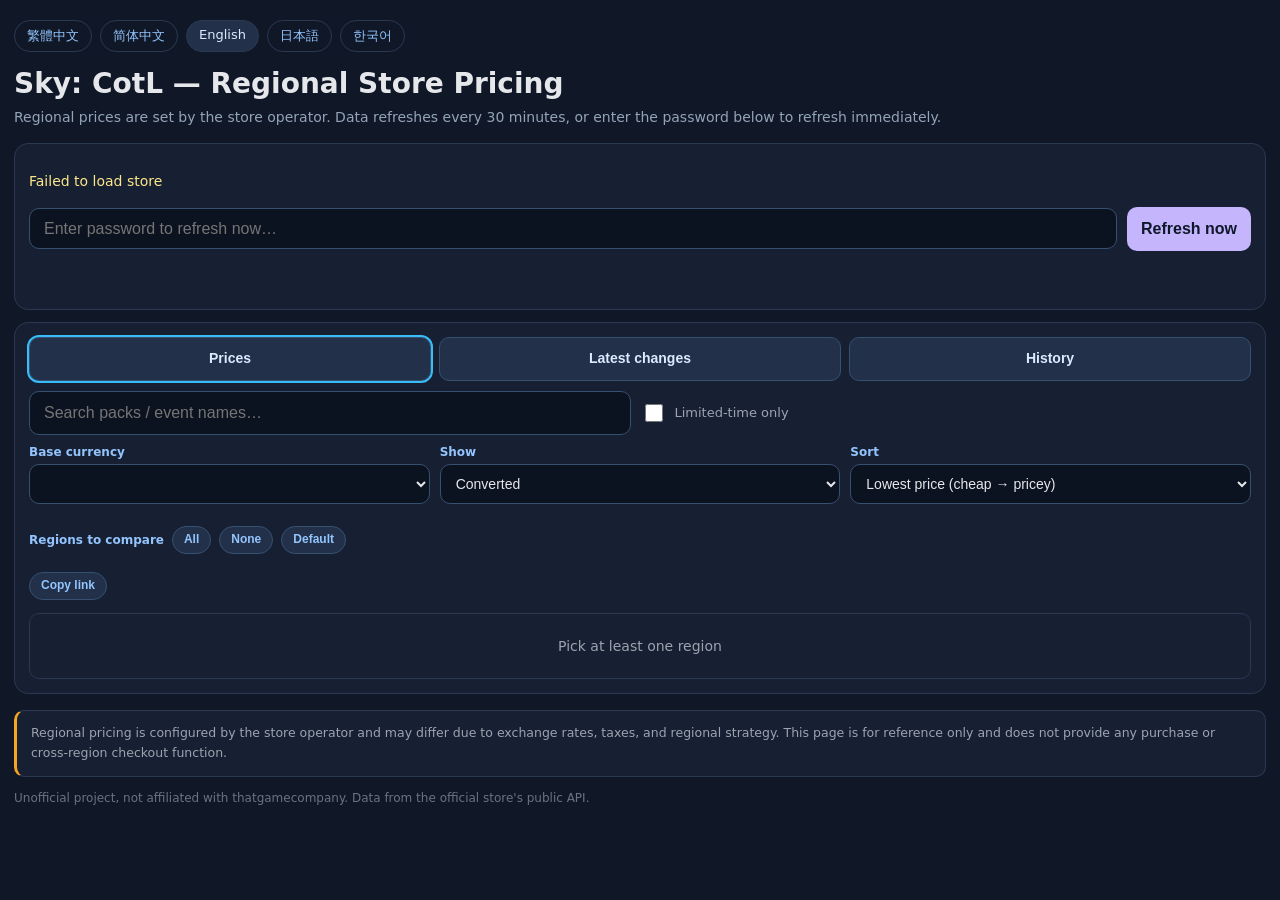
==== en/index.html @ 84fa3da1 "initial commit" ====
<!doctype html>
<html lang="en">
<head>
  <meta charset="utf-8">
  <meta name="viewport" content="width=device-width, initial-scale=1, viewport-fit=cover">
  <meta name="theme-color" content="#101827">
  <title>Sky: CotL — Regional Store Pricing</title>
  <meta name="description" content="Compare Sky: Children of the Light store prices across 37 regions, with currency conversion, price-per-candle, history charts. Unofficial.">
  <link rel="icon" href="../favicon.svg" type="image/svg+xml">
  <script>window.APP_LANG = "en";</script>
  <link rel="stylesheet" href="../assets/style.css">
</head>
<body>
<main>
  <nav class="lang-switch">
    <a href="../tw/">繁體中文</a>
    <a href="../cn/">简体中文</a>
    <a href="../en/" class="current">English</a>
    <a href="../ja/">日本語</a>
    <a href="../ko/">한국어</a>
  </nav>

  <h1 id="pageTitle"></h1>
  <div class="hint" id="hint"></div>

  <section class="card">
    <p id="fetchMeta" class="meta"></p>
    <p id="msg"></p>
    <div class="row refresh-row">
      <input type="password" id="refreshPassword" class="field-grow" autocomplete="off">
      <button type="button" id="refreshBtn" class="secondary"></button>
    </div>
    <p id="refreshStatus" class="meta"></p>
  </section>

  <section class="card">
    <div class="row tab-bar">
      <button id="tabPrice" class="active-tab" type="button"></button>
      <button id="tabDiff" type="button"></button>
      <button id="tabHistory" type="button"></button>
    </div>

    <div id="priceControls">
      <div class="row toolbar">
        <input id="searchQ" class="field-grow" autocomplete="off">
        <label class="meta chk-only-active">
          <input type="checkbox" id="onlyActive"> <span id="onlyActiveLabel"></span>
        </label>
      </div>

      <div class="control-grid">
        <label class="control-field">
          <span id="baseLabel"></span>
          <select id="baseCurrency"></select>
        </label>
        <label class="control-field">
          <span id="modeLabel"></span>
          <select id="displayMode">
            <option value="converted"></option>
            <option value="original"></option>
          </select>
        </label>
        <label class="control-field">
          <span id="sortLabel"></span>
          <select id="sortMode">
            <option value="cheapest"></option>
            <option value="priciest"></option>
            <option value="spread"></option>
            <option value="unit"></option>
            <option value="name"></option>
            <option value="group"></option>
          </select>
        </label>
      </div>

      <div id="groupChips" class="row chip-row"></div>

      <div class="region-head">
        <span id="regionsLabel"></span>
        <button type="button" id="regionAll" class="mini-btn"></button>
        <button type="button" id="regionNone" class="mini-btn"></button>
        <button type="button" id="regionDefault" class="mini-btn"></button>
      </div>
      <div id="regionChips" class="row chip-row"></div>

      <div class="row share-row">
        <button type="button" id="copyLinkBtn" class="mini-btn"></button>
      </div>
    </div>

    <p id="dataMeta" class="meta"></p>

    <div id="panelPrice">
      <div class="table-wrap" id="priceTableWrap"></div>
    </div>

    <div id="panelDiff" class="hidden">
      <div id="diffMeta" class="meta" style="margin-bottom:12px"></div>
      <div class="diff-grid">
        <div class="diff-block"><h3 id="diffAddedH"></h3><ul id="diffAdded" class="diff-list"></ul></div>
        <div class="diff-block"><h3 id="diffRemovedH"></h3><ul id="diffRemoved" class="diff-list"></ul></div>
        <div class="diff-block"><h3 id="diffChangedH"></h3><ul id="diffChanged" class="diff-list"></ul></div>
      </div>
    </div>

    <div id="panelHistory" class="hidden">
      <div id="historyWrap"></div>
    </div>
  </section>

  <p class="disclaimer" id="disclaimer"></p>
  <p class="site-footer" id="siteFooter"></p>
</main>

<div id="chartModal" class="chart-modal hidden" aria-hidden="true">
  <div class="chart-modal-panel">
    <div class="chart-modal-head">
      <h2 id="chartTitle"></h2>
      <select id="chartMode" class="chart-mode-select">
        <option value="converted"></option>
        <option value="local"></option>
      </select>
      <button type="button" id="chartClose" class="secondary"></button>
    </div>
    <div id="chartBody"></div>
  </div>
</div>

<script src="../assets/app.js"></script>
</body>
</html>
---- assets/style.css ----
/* Sky 商城定價對照 — 單一樣式表，無外部相依。 */

*, *::before, *::after { box-sizing: border-box; }

body {
  margin: 0;
  font-family: system-ui, -apple-system, "PingFang TC", "Microsoft JhengHei",
               "Noto Sans JP", "Noto Sans KR", sans-serif;
  background: #101827;
  color: #e5e7eb;
  padding: env(safe-area-inset-top) env(safe-area-inset-right) env(safe-area-inset-bottom) env(safe-area-inset-left);
}

main { max-width: 1360px; margin: 0 auto; padding: 20px 14px 40px; }
h1 { margin: 0 0 6px; font-size: clamp(21px, 5vw, 28px); line-height: 1.25; }
.hint { color: #93a4b8; margin-bottom: 14px; font-size: 14px; line-height: 1.55; }

.card { background: #172033; border: 1px solid #2a3852; border-radius: 14px; padding: 14px; margin: 12px 0; }
.row { display: flex; gap: 10px; flex-wrap: wrap; align-items: center; }
.field-grow { flex: 1 1 140px; min-width: 0; }

button, input[type="text"], input[type="password"], input:not([type]) {
  border-radius: 10px; border: 1px solid #36506f; background: #0b1220; color: #e5e7eb;
  padding: 10px 14px; font-size: 16px; line-height: 1.2;
}
button { cursor: pointer; background: #93c5fd; color: #0f172a; font-weight: 700; border: 0; min-height: 44px; }
button.secondary { background: #c4b5fd; }
button:disabled { opacity: .45; cursor: not-allowed; }

.tab-bar { display: grid; grid-template-columns: repeat(3, minmax(0, 1fr)); gap: 8px; margin-bottom: 4px; }
.tab-bar button { background: #22304a; color: #dbeafe; border: 1px solid #36506f; padding: 10px 8px; font-size: 14px; }
.tab-bar button.active-tab { outline: 2px solid #38bdf8; }
.toolbar { margin-top: 10px; align-items: stretch; }

.chk-only-active { display: flex; align-items: center; gap: 8px; flex: 1 1 auto; min-height: 44px; user-select: none; }
.chk-only-active input { width: 18px; height: 18px; flex: none; padding: 0; }

.chip-row { margin-top: 8px; gap: 8px; }
.chip {
  background: #0f172a; color: #93c4fd; border: 1px solid #36506f; border-radius: 999px;
  padding: 7px 13px; font-size: 13px; font-weight: 600; min-height: 34px;
}
.chip.active-chip { background: #38bdf8; color: #0f172a; border-color: #38bdf8; }
.chip-cur { opacity: .6; font-weight: 500; font-size: 11px; }

.refresh-row { margin-top: 10px; }
.share-row { margin-top: 10px; }
#refreshStatus { min-height: 18px; }
#msg { min-height: 22px; color: #fde68a; margin-top: 8px; font-size: 14px; line-height: 1.45; }
.meta { color: #9ca3af; font-size: 13px; line-height: 1.5; word-break: break-word; }
.hidden { display: none !important; }

.lang-switch { display: flex; gap: 8px; margin-bottom: 14px; flex-wrap: wrap; }
.lang-switch a {
  color: #93c4fd; text-decoration: none; font-size: 13px; padding: 6px 12px;
  border: 1px solid #2a3852; border-radius: 999px;
}
.lang-switch a.current { background: #22304a; color: #dbeafe; }

/* ---------------------------------------------------------------- 控制列 */

.control-grid { display: grid; grid-template-columns: repeat(auto-fit, minmax(160px, 1fr)); gap: 10px; margin-top: 10px; }
.control-field { display: flex; flex-direction: column; gap: 5px; min-width: 0; }
.control-field > span { color: #93c4fd; font-size: 12px; font-weight: 600; }
.control-field select {
  border-radius: 10px; border: 1px solid #36506f; background: #0b1220; color: #e5e7eb;
  padding: 9px 11px; font-size: 14px; min-height: 40px; width: 100%;
}
.control-field select:disabled { opacity: .45; }

.region-head { display: flex; align-items: center; gap: 8px; flex-wrap: wrap; margin-top: 14px; margin-bottom: 2px; }
.region-head > span { color: #93c4fd; font-size: 12px; font-weight: 600; }
.mini-btn {
  background: #22304a; color: #93c5fd; border: 1px solid #36506f;
  padding: 4px 11px; font-size: 12px; min-height: 28px; border-radius: 999px; font-weight: 600;
}

/* ---------------------------------------------------------------- 表格 */

.table-wrap {
  max-height: min(70vh, 760px); overflow: auto; margin-top: 12px;
  border: 1px solid #2a3852; border-radius: 10px; -webkit-overflow-scrolling: touch;
}
table { width: 100%; border-collapse: collapse; font-size: 13px; }
th, td { border-bottom: 1px solid #24324a; padding: 10px 12px; text-align: left; vertical-align: top; }
th { color: #93c4fd; position: sticky; top: 0; background: #172033; z-index: 1; white-space: nowrap; font-weight: 600; }
td.name-cell { word-break: break-word; min-width: 120px; }

.price-table th.col-item { min-width: 230px; }
.price-table td { vertical-align: middle; }

.item-line { display: flex; align-items: center; gap: 10px; min-width: 0; }
.item-img { width: 38px; height: 38px; flex: none; object-fit: contain; background: #0b1220; border-radius: 8px; }
.item-text { min-width: 0; }
.item-name { font-weight: 600; color: #e5e7eb; word-break: break-word; line-height: 1.35; }
.item-sub { display: flex; flex-wrap: wrap; gap: 5px 9px; align-items: baseline; color: #8b95ad; font-size: 11.5px; margin-top: 3px; }

.item-link {
  background: none; border: 0; padding: 0; margin: 0; min-height: 0;
  color: #e5e7eb; font: inherit; font-weight: 600; text-align: left; cursor: pointer;
  text-decoration: underline; text-decoration-color: #36506f; text-underline-offset: 3px;
}
.item-link:hover { color: #93c5fd; text-decoration-color: #93c5fd; }

.countdown { color: #fcd34d; font-variant-numeric: tabular-nums; white-space: nowrap; background: rgba(245,166,35,.12); border-radius: 6px; padding: 1px 6px; }
.life-tag { color: #c4b5fd; background: rgba(196,181,253,.12); border-radius: 6px; padding: 1px 6px; white-space: nowrap; }

.badge { color: #cbd5e1; background: #0b1220; border: 1px solid #2a3852; border-radius: 6px; padding: 1px 6px; white-space: nowrap; font-size: 11px; }
.badge-label  { color: #7dd3fc; border-color: #0369a1; background: rgba(3,105,161,.15); }
.badge-free   { color: #86efac; border-color: #14532d; background: rgba(20,83,45,.25); }
.badge-warn   { color: #fca5a5; border-color: #7f1d1d; background: rgba(127,29,29,.22); }
.badge-switch { color: #fdba74; border-color: #7c2d12; background: rgba(124,45,18,.22); cursor: help; }

.price-cell { font-variant-numeric: tabular-nums; white-space: nowrap; }
.price-main { color: #e5e7eb; }
.price-sub { color: #8b95ad; font-size: 11px; margin-top: 2px; }
.price-cell.dash { color: #6b7280; }

.price-cell.cheapest { background: rgba(20,83,45,.35); }
.price-cell.cheapest .price-main { color: #86efac; font-weight: 700; }
.price-cell.priciest { background: rgba(127,29,29,.28); }
.price-cell.priciest .price-main { color: #fca5a5; font-weight: 600; }
/* 買不到的地區：價格照顯示但壓暗，也不參與最低／最高標記 */
.price-cell.blocked { opacity: .42; }
.price-cell.blocked .price-main { text-decoration: line-through; }

.price-cell.summary { color: #93c4fd; }
.price-cell.spread { font-weight: 700; }
.price-cell.unit .price-main { color: #fcd34d; font-weight: 700; }
.price-cell.unit .price-sub { color: #8b95ad; }
/* 每燭是摘要欄不是地區欄，畫條線跟右邊的各地區價格切開 */
.price-table th.unit-col, .price-table td.price-cell.unit { border-right: 1px solid #36506f; }

.empty-table { padding: 24px 16px; text-align: center; color: #9ca3af; font-size: 14px; }

/* ---------------------------------------------------------------- 變更 / 歷史 */

.diff-grid { display: grid; grid-template-columns: repeat(auto-fit, minmax(260px, 1fr)); gap: 12px; }
.diff-block { background: #0f172a; border: 1px solid #2a3852; border-radius: 12px; padding: 12px; min-width: 0; }
.diff-block h3 { margin: 0 0 10px; font-size: 15px; color: #93c4fd; }
.diff-list { margin: 0; padding-left: 0; list-style: none; max-height: min(46vh, 400px); overflow: auto; -webkit-overflow-scrolling: touch; }
.diff-list li { margin: 0 0 8px; padding: 8px 10px; background: #172033; border-radius: 8px; word-break: break-word; font-size: 13px; }
.diff-list li.empty { padding: 0; background: none; color: #9ca3af; }

.diff-line { display: flex; align-items: center; gap: 9px; min-width: 0; }
.diff-img { width: 30px; height: 30px; flex: none; object-fit: contain; background: #0b1220; border-radius: 6px; }
.diff-text { min-width: 0; }
.diff-name { font-weight: 600; color: #e5e7eb; }
.diff-suffix { color: #8b95ad; font-weight: 400; font-size: 12px; }
.diff-time { color: #9ca3af; font-size: 12px; margin-top: 2px; }
.diff-changes { display: flex; flex-direction: column; gap: 3px; margin-top: 6px; }
.chg { font-size: 12px; color: #cbd5e1; font-variant-numeric: tabular-nums; background: #0b1220; border-radius: 6px; padding: 3px 7px; }
.chg.up { color: #fca5a5; }
.chg.down { color: #86efac; }

.history-item { background: #0f172a; border: 1px solid #2a3852; border-radius: 12px; padding: 10px 12px; margin-bottom: 10px; }
.history-item > summary { cursor: pointer; display: flex; gap: 10px; align-items: baseline; flex-wrap: wrap; list-style: none; }
.history-item > summary::-webkit-details-marker { display: none; }
.history-item > summary::before { content: "\25B8"; color: #93c4fd; flex: none; }
.history-item[open] > summary::before { content: "\25BE"; }
.history-time { color: #e5e7eb; font-weight: 600; font-size: 13px; font-variant-numeric: tabular-nums; }
.history-sum { color: #8b95ad; font-size: 12px; }
.history-body { display: grid; grid-template-columns: repeat(auto-fit, minmax(240px, 1fr)); gap: 10px; margin-top: 12px; }

/* ---------------------------------------------------------------- 商品明細 */

.chart-modal {
  position: fixed; inset: 0; background: rgba(2,6,23,.92); z-index: 1000;
  display: flex; align-items: center; justify-content: center;
  padding: max(12px, env(safe-area-inset-top)) max(12px, env(safe-area-inset-right))
           max(12px, env(safe-area-inset-bottom)) max(12px, env(safe-area-inset-left));
}
.chart-modal.hidden { display: none; }
.chart-modal-panel {
  width: min(880px, 100%); max-height: 100%; overflow: auto;
  background: #172033; border: 1px solid #2a3852; border-radius: 14px;
  padding: 14px; box-shadow: 0 20px 50px rgba(0,0,0,.45);
}
.chart-modal-head { display: flex; align-items: flex-start; justify-content: space-between; gap: 10px; margin-bottom: 12px; flex-wrap: wrap; }
.chart-modal-head h2 { margin: 0; font-size: clamp(15px, 4vw, 18px); color: #e5e7eb; word-break: break-word; flex: 1 1 160px; }
.chart-mode-select {
  padding: 6px 10px; border-radius: 8px; background: #22304a; color: #dbeafe;
  border: 1px solid #36506f; font-size: 13px; min-height: 36px; cursor: pointer;
}

.detail-head { margin-bottom: 14px; }
.item-preview { display: block; width: 100%; max-height: 240px; object-fit: contain; background: #0b1220; border: 1px solid #2a3852; border-radius: 10px; }
.item-preview-static { max-height: 120px; padding: 10px; }
/* API 的說明裡有 \n，要保留換行 */
.item-desc { margin: 10px 0 0; color: #cbd5e1; font-size: 13px; line-height: 1.65; white-space: pre-line; }
.detail-badges { margin-top: 8px; }

/* ---------------------------------------------------------------- 走勢圖 */

.price-chart { width: 100%; height: auto; display: block; }
.price-chart .grid { stroke: #24324a; stroke-width: 1; }
.price-chart .axis { fill: #8b95ad; font-size: 10px; font-family: inherit; }
.price-chart .line { fill: none; stroke-width: 2; stroke-linejoin: round; stroke-linecap: round; }

.chart-legend { display: flex; flex-wrap: wrap; gap: 6px 14px; margin-top: 8px; }
.legend-item { display: inline-flex; align-items: center; gap: 6px; font-size: 12px; color: #cbd5e1; }
.legend-item i { width: 11px; height: 3px; border-radius: 2px; display: inline-block; }

/* 資料點清單：SVG 的 hover tooltip 手機看不到，所以另外列一份 */
.point-details { margin-top: 14px; }
.point-details > summary { cursor: pointer; color: #93c4fd; font-size: 13px; font-weight: 600; padding: 6px 0; }
.pt-grid { display: grid; grid-template-columns: repeat(auto-fit, minmax(230px, 1fr)); gap: 12px; margin-top: 8px; }
.pt-block { background: #0f172a; border: 1px solid #2a3852; border-radius: 10px; padding: 10px; min-width: 0; }
.pt-block h4 { margin: 0 0 8px; font-size: 13px; color: #cbd5e1; display: flex; align-items: center; gap: 7px; }
.pt-block h4 i { width: 11px; height: 3px; border-radius: 2px; display: inline-block; flex: none; }
.pt-table { font-size: 12px; }
.pt-table th, .pt-table td { padding: 5px 6px; border-bottom: 1px solid #1e293b; }
.pt-table th { position: static; background: none; font-size: 11px; }
.pt-table td.num { text-align: right; font-variant-numeric: tabular-nums; white-space: nowrap; }
.pt-date { color: #8b95ad; font-variant-numeric: tabular-nums; }

.split-head { margin: 18px 0 8px; font-size: 14px; color: #93c4fd; }
.split-wrap { max-height: none; margin-top: 0; }
.split-table { font-size: 12.5px; }
.split-table th { font-size: 11.5px; }
.split-table td { vertical-align: top; }
.split-table td.num { text-align: right; font-variant-numeric: tabular-nums; white-space: nowrap; }
.split-table td.num.strong { font-weight: 700; }
.split-table td.up { color: #fca5a5; }
.split-table td.down { color: #86efac; }
.split-period, .split-sub { color: #8b95ad; font-size: 11px; margin-top: 2px; font-weight: 400; }
.chart-hint { margin-top: 10px; }

/* ---------------------------------------------------------------- 頁尾 */

.disclaimer {
  margin: 16px 0 0; padding: 12px 14px;
  background: #172033; border: 1px solid #2a3852; border-left: 3px solid #f5a623;
  border-radius: 10px; color: #9ca3af; font-size: 12.5px; line-height: 1.65;
}
.site-footer { margin-top: 12px; color: #6b7280; font-size: 12px; line-height: 1.6; }

/* ---------------------------------------------------------------- 手機 */

@media (max-width: 720px) {
  main { padding: 14px 10px 32px; }
  .card { padding: 12px; border-radius: 12px; }
  .control-grid { grid-template-columns: 1fr 1fr; }
  .toolbar { flex-direction: row; flex-wrap: nowrap; align-items: center; gap: 8px; margin-top: 8px; }
  .toolbar #searchQ { flex: 1 1 auto; min-width: 0; padding: 7px 11px; font-size: 15px; min-height: 36px; }
  .chk-only-active { flex: 0 0 auto; min-height: 36px; font-size: 12px; gap: 6px; white-space: nowrap; }

  .table-wrap { max-height: none; border: 0; border-radius: 0; margin-top: 8px; overflow: visible; }
  table.responsive-table { display: block; }
  table.responsive-table thead { display: none; }
  table.responsive-table tbody { display: block; }
  table.responsive-table tr { display: block; background: #0f172a; border: 1px solid #2a3852; border-radius: 12px; padding: 4px 0; margin-bottom: 10px; }
  table.responsive-table tr:last-child { margin-bottom: 0; }
  table.responsive-table td {
    display: flex; align-items: center; justify-content: space-between;
    gap: 12px; padding: 8px 12px; border-bottom: 1px solid #1e293b; font-size: 14px;
  }
  table.responsive-table td:last-child { border-bottom: 0; }
  table.responsive-table td::before { content: attr(data-label); color: #93c4fd; font-weight: 600; font-size: 12px; flex: 0 0 auto; }
  table.responsive-table td.name-cell { padding: 10px 12px 8px; }
  table.responsive-table td.name-cell::before { display: none; }
  table.responsive-table td.price-cell > div { text-align: right; }
  .price-table td.price-cell.unit { border-right: 0; border-bottom: 1px solid #36506f; }

  .item-img { width: 34px; height: 34px; }
  .diff-grid, .history-body, .pt-grid { grid-template-columns: 1fr; }
  .chart-modal-panel { border-radius: 14px; max-height: 94vh; padding: 12px; }
  .chart-modal-head h2 { flex: 1 1 100%; }
  .split-table { font-size: 11.5px; }
  .split-table th, .split-table td { padding: 7px 6px; }
}
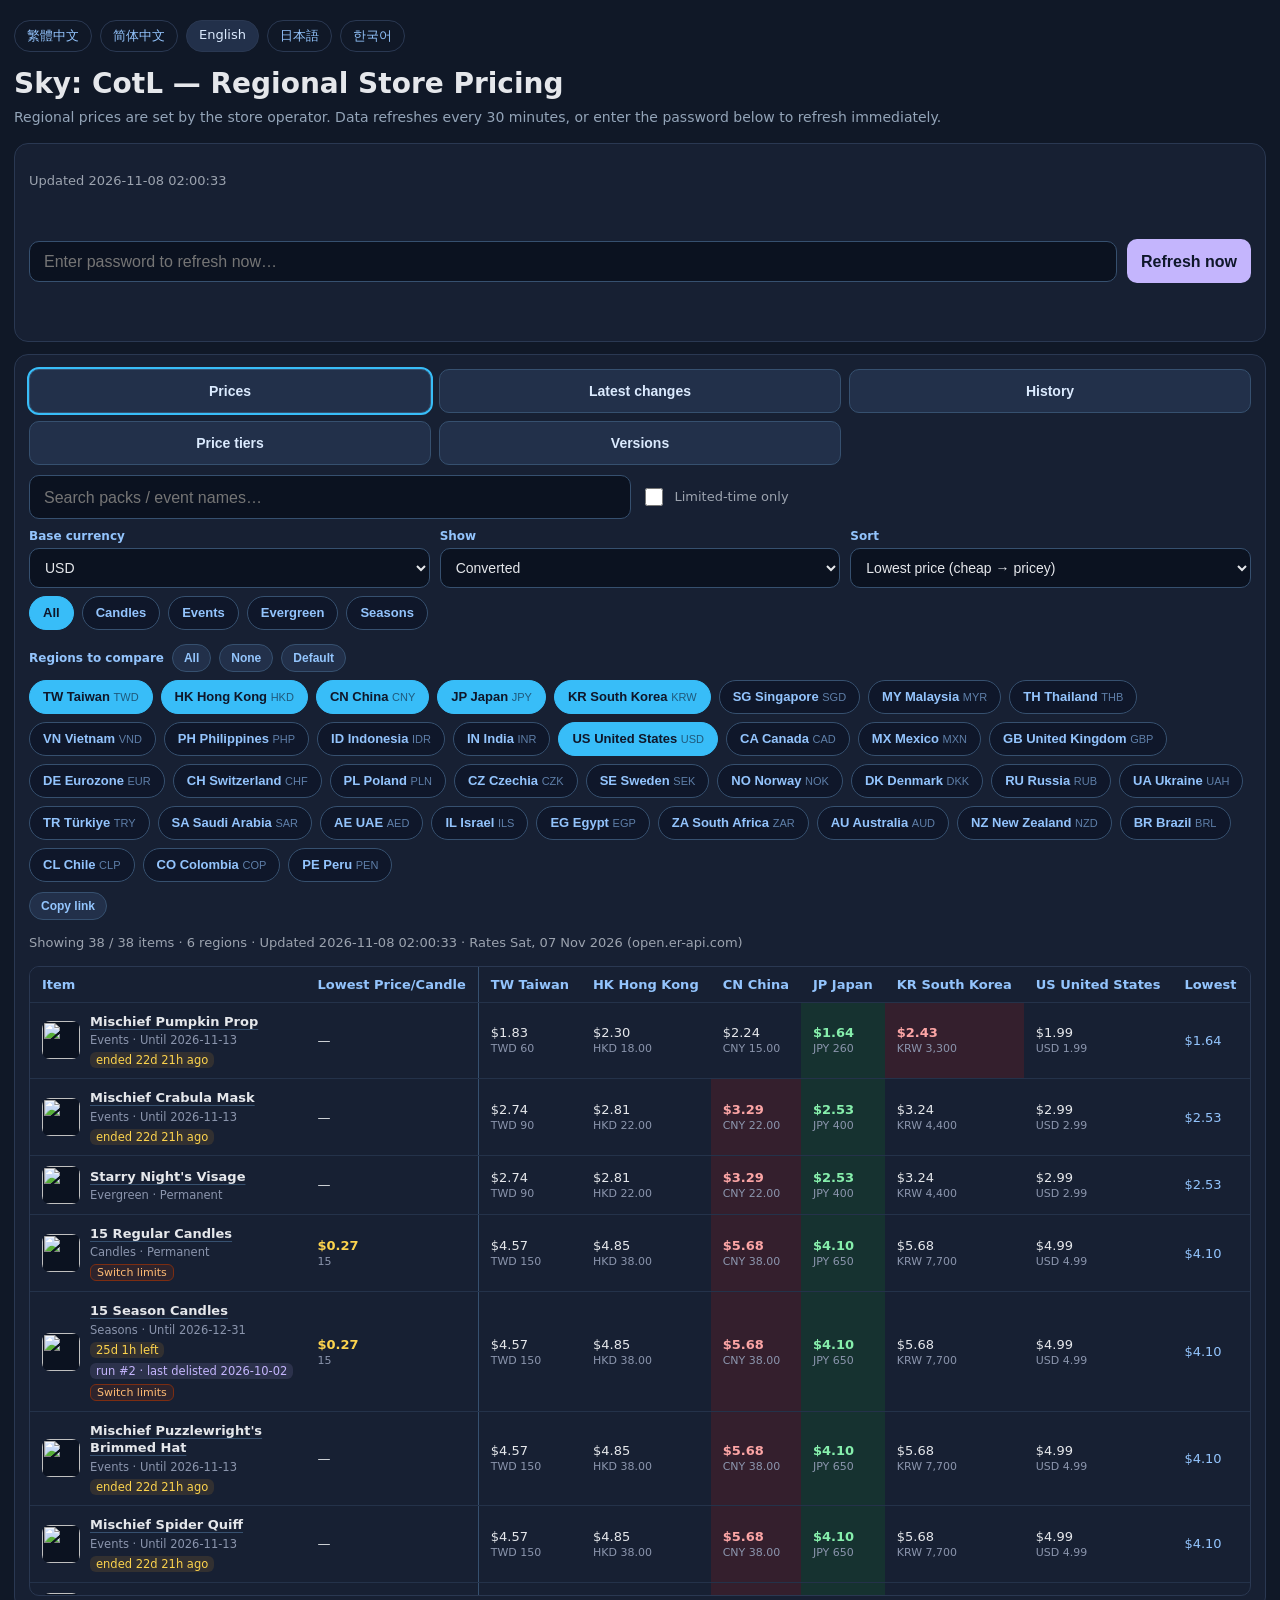
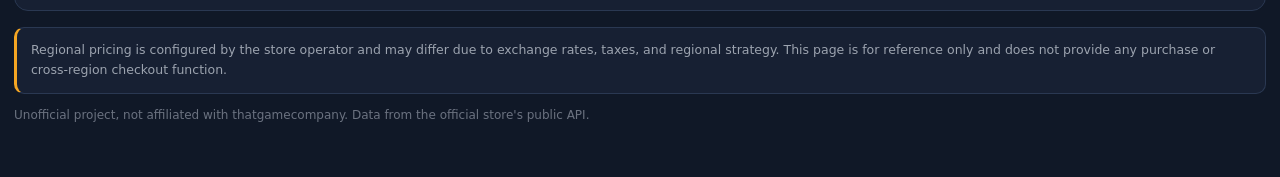
==== commit a5d8f1e7: "v1.5: add price-tier comparison tab, version tab, and tools/tier_history.py" ====
--- a/en/index.html
+++ b/en/index.html
@@ -38,10 +38,12 @@
       <button id="tabPrice" class="active-tab" type="button"></button>
       <button id="tabDiff" type="button"></button>
       <button id="tabHistory" type="button"></button>
+      <button id="tabTier" type="button"></button>
+      <button id="tabVersion" type="button"></button>
     </div>
 
     <div id="priceControls">
-      <div class="row toolbar">
+      <div class="row toolbar price-only">
         <input id="searchQ" class="field-grow" autocomplete="off">
         <label class="meta chk-only-active">
           <input type="checkbox" id="onlyActive"> <span id="onlyActiveLabel"></span>
@@ -53,14 +55,14 @@
           <span id="baseLabel"></span>
           <select id="baseCurrency"></select>
         </label>
-        <label class="control-field">
+        <label class="control-field price-only">
           <span id="modeLabel"></span>
           <select id="displayMode">
             <option value="converted"></option>
             <option value="original"></option>
           </select>
         </label>
-        <label class="control-field">
+        <label class="control-field price-only">
           <span id="sortLabel"></span>
           <select id="sortMode">
             <option value="cheapest"></option>
@@ -73,7 +75,7 @@
         </label>
       </div>
 
-      <div id="groupChips" class="row chip-row"></div>
+      <div id="groupChips" class="row chip-row price-only"></div>
 
       <div class="region-head">
         <span id="regionsLabel"></span>
@@ -106,6 +108,28 @@
     <div id="panelHistory" class="hidden">
       <div id="historyWrap"></div>
     </div>
+
+    <div id="panelTier" class="hidden">
+      <div class="control-grid tier-controls">
+        <label class="control-field">
+          <span id="tierALabel"></span>
+          <select id="tierA"></select>
+        </label>
+        <label class="control-field">
+          <span id="tierBLabel"></span>
+          <select id="tierB"></select>
+        </label>
+        <label class="meta chk-only-active">
+          <input type="checkbox" id="tierFx"> <span id="tierFxLabel"></span>
+        </label>
+      </div>
+      <p id="tierNote" class="meta tier-note"></p>
+      <div class="table-wrap" id="tierTableWrap"></div>
+    </div>
+
+    <div id="panelVersion" class="hidden">
+      <div id="versionWrap"></div>
+    </div>
   </section>
 
   <p class="disclaimer" id="disclaimer"></p>
--- a/assets/style.css
+++ b/assets/style.css
@@ -269,3 +269,23 @@
   .split-table { font-size: 11.5px; }
   .split-table th, .split-table td { padding: 7px 6px; }
 }
+
+/* ---------------------------------------------------------------- 價位對照 / 版本 */
+
+/* 價位對照只沿用基準幣與地區勾選 */
+#priceControls.tier-mode .price-only { display: none !important; }
+.tier-controls { align-items: end; }
+.tier-note { margin-top: 8px; }
+.tier-table td { vertical-align: middle; }
+.tier-table td.tier-name { font-weight: 700; color: #e5e7eb; white-space: nowrap; font-variant-numeric: tabular-nums; }
+.tier-table .th-cur { color: #8b95ad; font-size: 11px; font-weight: 400; }
+.tier-tag { display: inline-block; font-size: 11.5px; border-radius: 6px; padding: 1px 7px; white-space: nowrap; border: 1px solid #2a3852; }
+.tier-tag.tag-tbd  { color: #fcd34d; background: rgba(245,166,35,.10); border-color: #78530f; }
+.tier-tag.tag-none { color: #9ca3af; background: #0b1220; }
+.price-cell.tier-chg.up   { background: rgba(127,29,29,.28); }
+.price-cell.tier-chg.up .price-main   { color: #fca5a5; font-weight: 700; }
+.price-cell.tier-chg.down { background: rgba(20,83,45,.35); }
+.price-cell.tier-chg.down .price-main { color: #86efac; font-weight: 700; }
+.price-cell.tier-chg.mixed { background: rgba(245,166,35,.12); }
+.price-cell.tier-chg.mixed .price-main { color: #fcd34d; font-weight: 700; }
+.version-list { margin: 0; padding-left: 20px; color: #cbd5e1; font-size: 13px; line-height: 1.7; grid-column: 1 / -1; }
